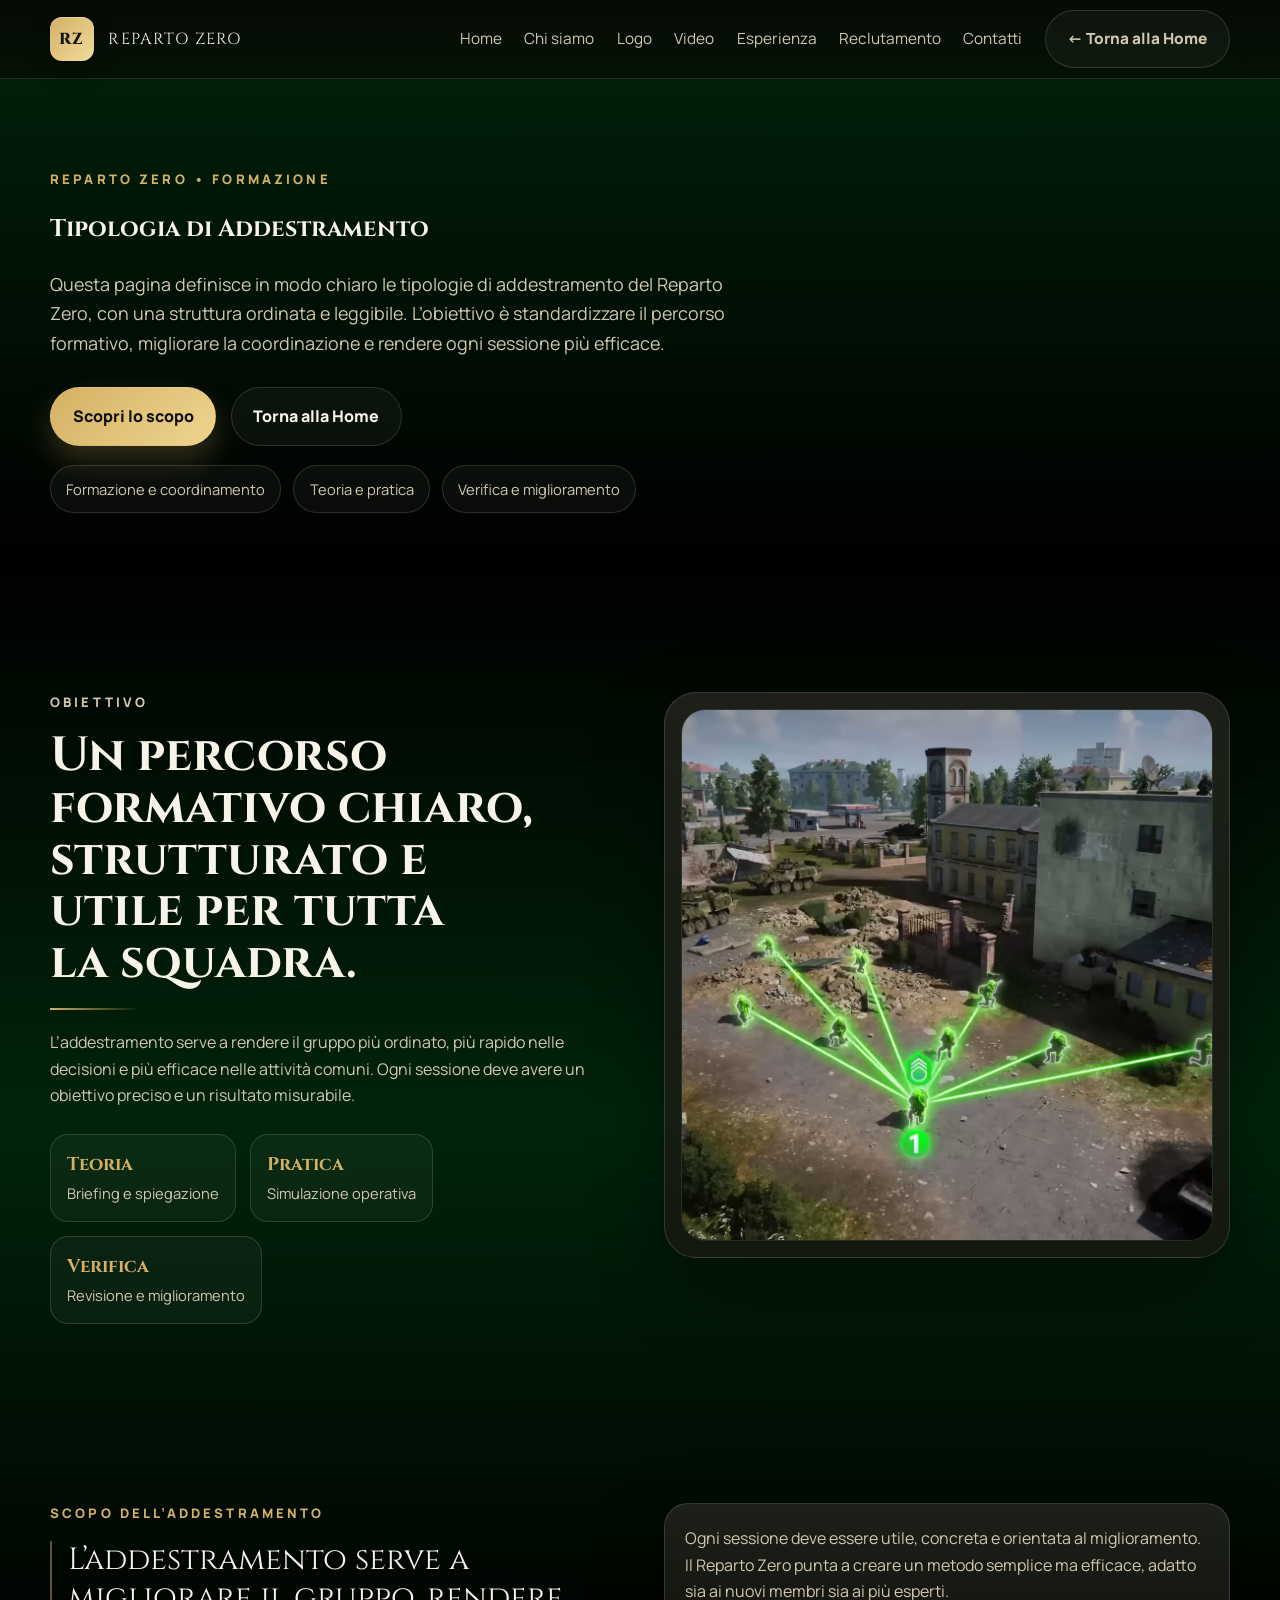
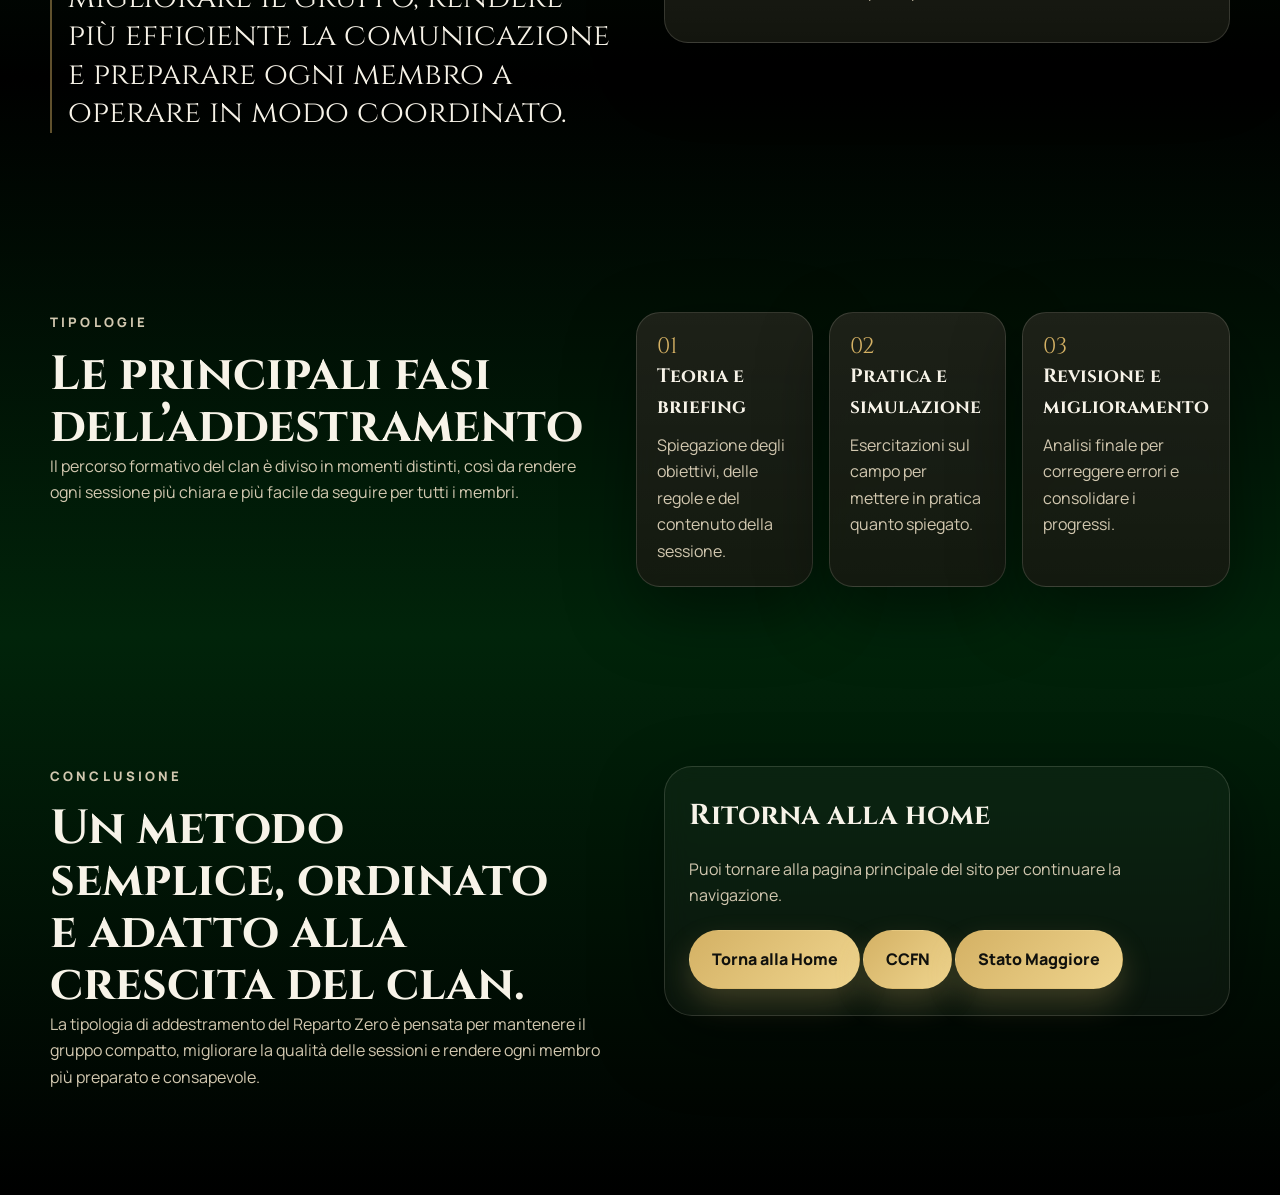
==== addestramento.html @ 5b834d3d "Add files via upload" ====
<!DOCTYPE html>
<html lang="it">
<head>
  <meta charset="UTF-8" />
  <meta name="viewport" content="width=device-width, initial-scale=1.0" />
  <title>Tipologia di Addestramento | Reparto Zero</title>
  <meta name="description" content="Pagina dedicata alla tipologia di addestramento del Reparto Zero." />
  <link rel="preconnect" href="https://fonts.googleapis.com">
  <link rel="preconnect" href="https://fonts.gstatic.com" crossorigin>
  <link href="https://fonts.googleapis.com/css2?family=Cinzel:wght@500;700;800&family=Manrope:wght@400;500;700;800&display=swap" rel="stylesheet">
  <link rel="stylesheet" href="style.css" />
</head>
<body>
  <header class="site-header">
    <div class="container nav-wrap">
      <a href="index.html" class="brand">
        <span class="brand-mark">RZ</span>
        <span class="brand-text">Reparto Zero</span>
      </a>

      <button class="menu-toggle" aria-label="Apri menu" aria-expanded="false">
        <span></span>
        <span></span>
      </button>

      <nav class="site-nav" aria-label="Menu principale">
        <a href="index.html">Home</a>
        <a href="index.html#chi-siamo">Chi siamo</a>
        <a href="index.html#logo-clan">Logo</a>
        <a href="index.html#video">Video</a>
        <a href="index.html#esperienza">Esperienza</a>
        <a href="index.html#reclutamento">Reclutamento</a>
        <a href="index.html#contatti">Contatti</a>
        <a href="index.html" class="btn btn-secondary">← Torna alla Home</a>
      </nav>
    </div>
  </header>

  <main>
   <section class="section">
  <div class="container">
    <div class="training-panel">
      <p class="eyebrow">Reparto Zero • Formazione</p>
      <h1>Tipologia di Addestramento</h1>
      <p class="lead">
        Questa pagina definisce in modo chiaro le tipologie di addestramento del Reparto Zero,
        con una struttura ordinata e leggibile. L’obiettivo è standardizzare il percorso formativo,
        migliorare la coordinazione e rendere ogni sessione più efficace.
      </p>

      <div class="hero-actions">
        <a href="#scopo" class="btn btn-primary">Scopri lo scopo</a>
        <a href="index.html" class="btn btn-secondary">Torna alla Home</a>
      </div>

      <ul class="hero-points">
        <li>Formazione e coordinamento</li>
        <li>Teoria e pratica</li>
        <li>Verifica e miglioramento</li>
      </ul>
    </div>
  </div>
</section>

    <section class="section">
      <div class="container logo-showcase-grid">
        <div class="logo-showcase-copy">
          <p class="section-kicker">Obiettivo</p>
          <h2>Un percorso formativo chiaro, strutturato e utile per tutta la squadra.</h2>
          <div class="accent-line"></div>
          <p>
            L’addestramento serve a rendere il gruppo più ordinato, più rapido nelle decisioni e più efficace
            nelle attività comuni. Ogni sessione deve avere un obiettivo preciso e un risultato misurabile.
          </p>

          <div class="stats-row">
            <div class="stat">
              <strong>Teoria</strong>
              <span>Briefing e spiegazione</span>
            </div>
            <div class="stat">
              <strong>Pratica</strong>
              <span>Simulazione operativa</span>
            </div>
            <div class="stat">
              <strong>Verifica</strong>
              <span>Revisione e miglioramento</span>
            </div>
          </div>
        </div>

<div class="logo-frame">
  <img src="foto addestramento.png" alt="Foto addestramento" />
</div>

      </div>
    </section>

    <section class="section" id="scopo">
      <div class="container objective-grid">
        <div class="objective-quote">
          <p class="section-kicker">Scopo dell’addestramento</p>
          <blockquote>
            L’addestramento serve a migliorare il gruppo, rendere più efficiente la comunicazione e
            preparare ogni membro a operare in modo coordinato.
          </blockquote>
        </div>

        <div class="objective-panel">
          <p>
            Ogni sessione deve essere utile, concreta e orientata al miglioramento. Il Reparto Zero punta
            a creare un metodo semplice ma efficace, adatto sia ai nuovi membri sia ai più esperti.
          </p>
        </div>
      </div>
    </section>

    <section class="section">
      <div class="container recruit-grid">
        <div class="recruit-copy">
          <p class="section-kicker">Tipologie</p>
          <h2>Le principali fasi dell’addestramento</h2>
          <p>
            Il percorso formativo del clan è diviso in momenti distinti, così da rendere ogni sessione più
            chiara e più facile da seguire per tutti i membri.
          </p>
        </div>

        <div class="steps">
          <div class="step">
            <span>01</span>
            <h3>Teoria e briefing</h3>
            <p>Spiegazione degli obiettivi, delle regole e del contenuto della sessione.</p>
          </div>
          <div class="step">
            <span>02</span>
            <h3>Pratica e simulazione</h3>
            <p>Esercitazioni sul campo per mettere in pratica quanto spiegato.</p>
          </div>
          <div class="step">
            <span>03</span>
            <h3>Revisione e miglioramento</h3>
            <p>Analisi finale per correggere errori e consolidare i progressi.</p>
          </div>
        </div>
      </div>
    </section>

    <section class="section">
      <div class="container final-grid">
        <div>
          <p class="section-kicker">Conclusione</p>
          <h2>Un metodo semplice, ordinato e adatto alla crescita del clan.</h2>
          <p>
            La tipologia di addestramento del Reparto Zero è pensata per mantenere il gruppo compatto,
            migliorare la qualità delle sessioni e rendere ogni membro più preparato e consapevole.
          </p>
        </div>

        <div class="contact-panel">
          <h3>Ritorna alla home</h3>
          <p>Puoi tornare alla pagina principale del sito per continuare la navigazione.</p>
          <a href="index.html" class="btn btn-primary">Torna alla Home</a>
          <a href="ccfn.html" class="btn btn-primary">CCFN</a>
         <a href="stato maggiore.html" class="btn btn-primary">Stato Maggiore</a>
        </div>
      </div>
    </section>
  </main>
</body>
</html>
---- style.css ----
/* style.css */
:root {
  --bg: #080904;
  --panel: rgba(18, 21, 13, 0.84);
  --panel-strong: rgba(10, 12, 7, 0.92);
  --text: #f7f3e8;
  --muted: #d2c8b0;
  --line: rgba(255, 248, 230, 0.14);
  --gold: #d4b164;
  --shadow: 0 24px 70px rgba(0, 0, 0, 0.42);
  --radius: 24px;
  --container: 1180px;
}

* {
  box-sizing: border-box;
}

html {
  scroll-behavior: smooth;
}

body {
  margin: 0;
  font-family: "Manrope", sans-serif;
  color: var(--text);
  line-height: 1.65;
  background: linear-gradient(#01240a, black, #01240a, black, #01240a, black);
  overflow-x: hidden;
}

img,
video {
  max-width: 100%;
  display: block;
}

a {
  color: inherit;
  text-decoration: none;
}

.container {
  width: min(var(--container), calc(100% - 2rem));
  margin: 0 auto;
}

.site-header {
  position: sticky;
  top: 0;
  z-index: 50;
  border-bottom: 1px solid var(--line);
  backdrop-filter: blur(14px);
  background: linear-gradient(180deg, rgba(7, 8, 4, 0.92), rgba(7, 8, 4, 0.58));
}

.nav-wrap {
  min-height: 78px;
  display: flex;
  align-items: center;
  justify-content: space-between;
  gap: 1rem;
}

.brand {
  display: inline-flex;
  align-items: center;
  gap: 0.9rem;
  font-family: "Cinzel", serif;
  text-transform: uppercase;
  letter-spacing: 0.08em;
}

.brand-mark {
  width: 44px;
  height: 44px;
  border-radius: 12px;
  display: grid;
  place-items: center;
  color: #13130f;
  font-weight: 800;
  background: linear-gradient(135deg, var(--gold), #f0db9a);
  box-shadow: inset 0 1px 0 rgba(255,255,255,0.35), 0 10px 24px rgba(0,0,0,0.24);
}

.brand-text {
  font-size: 1rem;
}

.site-nav {
  display: flex;
  gap: 1.4rem;
  align-items: center;
}

.site-nav a {
  color: var(--muted);
  font-size: 0.96rem;
  position: relative;
}

.site-nav a::after {
  content: "";
  position: absolute;
  left: 0;
  bottom: -0.35rem;
  width: 100%;
  height: 1px;
  background: var(--gold);
  transform: scaleX(0);
  transform-origin: right;
  transition: transform 0.28s ease;
}

.site-nav a:hover {
  color: var(--text);
}

.site-nav a:hover::after {
  transform: scaleX(1);
  transform-origin: left;
}

.menu-toggle {
  display: none;
  width: 52px;
  height: 52px;
  border: 1px solid var(--line);
  border-radius: 14px;
  background: rgba(255,255,255,0.03);
  cursor: pointer;
  padding: 0;
}

.menu-toggle span {
  display: block;
  width: 20px;
  height: 2px;
  margin: 6px auto;
  background: var(--text);
}

.hero-banner {
  position: relative;
  min-height: calc(100svh - 78px);
  display: grid;
  align-items: end;
  overflow: hidden;
  border-bottom: 1px solid var(--line);
}

.hero-banner-video {
  position: absolute;
  inset: 0;
  width: 100%;
  height: 100%;
  object-fit: cover;
  object-position: center;
  filter: saturate(0.95) contrast(1.05);
}

.hero-overlay {
  position: absolute;
  inset: 0;
  background:
    linear-gradient(180deg, rgba(8, 9, 4, 0.32) 0%, rgba(8, 9, 4, 0.56) 38%, rgba(8, 9, 4, 0.9) 100%),
    linear-gradient(90deg, rgba(8, 9, 4, 0.78) 0%, rgba(8, 9, 4, 0.45) 35%, rgba(8, 9, 4, 0.15) 100%);
}

.hero-content {
  position: relative;
  z-index: 2;
  padding: clamp(4rem, 10vw, 7rem) 0 3rem;
}

.hero-panel,
.video-frame,
.logo-frame,
.stack-item,
.step,
.objective-panel,
.contact-panel,
.video-meta {
  border: 1px solid var(--line);
  background:
    linear-gradient(180deg, rgba(255,255,255,0.06), rgba(255,255,255,0.015)),
    var(--panel);
  backdrop-filter: blur(12px);
  box-shadow: var(--shadow);
}

.hero-panel {
  max-width: 760px;
  padding: clamp(1.4rem, 3vw, 2rem);
  border-radius: 28px;
}

.eyebrow,
.section-kicker {
  margin: 0 0 1rem;
  color: var(--gold);
  font-size: 0.82rem;
  letter-spacing: 0.24em;
  text-transform: uppercase;
  font-weight: 800;
}

h1, h2, h3, blockquote {
  font-family: "Cinzel", serif;
}

.hero-panel h1 {
  margin: 0 0 1rem;
  font-size: clamp(3rem, 8vw, 6rem);
  line-height: 0.93;
  max-width: 9ch;
  text-wrap: balance;
}

.lead {
  margin: 0;
  max-width: 62ch;
  font-size: clamp(1rem, 1.4vw, 1.14rem);
  color: var(--muted);
}

.hero-actions {
  display: flex;
  flex-wrap: wrap;
  gap: 0.9rem;
  margin: 1.8rem 0 1.2rem;
}

.btn {
  display: inline-flex;
  align-items: center;
  justify-content: center;
  min-height: 54px;
  padding: 0.95rem 1.35rem;
  border-radius: 999px;
  font-weight: 800;
  border: 1px solid transparent;
  transition: transform 0.22s ease, box-shadow 0.22s ease, background 0.22s ease, border-color 0.22s ease;
}

.btn:hover {
  transform: translateY(-2px);
}

.btn-primary {
  color: #11110d;
  background: linear-gradient(135deg, var(--gold), #efd58f);
  box-shadow: 0 14px 30px rgba(212, 177, 100, 0.24);
}

.btn-secondary {
  color: var(--text);
  border-color: var(--line);
  background: rgba(255,255,255,0.04);
}

.btn-secondary:hover {
  background: rgba(255,255,255,0.07);
  border-color: rgba(212, 177, 100, 0.38);
}

.hero-points {
  display: flex;
  flex-wrap: wrap;
  gap: 0.75rem;
  list-style: none;
  margin: 0;
  padding: 0;
}

.hero-points li {
  padding: 0.68rem 0.95rem;
  border-radius: 999px;
  border: 1px solid var(--line);
  background: rgba(255,255,255,0.04);
  color: var(--muted);
  font-size: 0.92rem;
}

.section {
  padding: clamp(4.5rem, 7vw, 7rem) 0;
}

.logo-showcase-grid,
.intro-layout,
.objective-grid,
.final-grid {
  display: grid;
  grid-template-columns: 1fr 1fr;
  gap: clamp(1.6rem, 4vw, 3rem);
  align-items: start;
}

.split-grid,
.recruit-grid {
  display: grid;
  grid-template-columns: 0.95fr 1.05fr;
  gap: clamp(1.6rem, 4vw, 3rem);
  align-items: start;
}

.video-section-head {
  display: grid;
  grid-template-columns: 0.8fr 1.2fr;
  gap: 1.6rem;
  align-items: end;
  margin-bottom: 1.4rem;
}

.video-grid {
  display: grid;
  grid-template-columns: repeat(2, 1fr);
  gap: 1.2rem;
  align-items: start;
}

.video-card {
  display: grid;
  gap: 0.9rem;
}

.logo-showcase-copy h2,
.intro-title h2,
.split-heading h2,
.recruit-copy h2,
.final-grid h2,
.video-copy h2 {
  font-size: clamp(1.9rem, 4vw, 3rem);
  line-height: 1.08;
  margin: 0;
  text-wrap: balance;
}

.logo-showcase-copy p,
.intro-text p,
.objective-panel p,
.recruit-copy p,
.final-grid p,
.video-copy p,
.video-meta p {
  color: var(--muted);
  margin-top: 0;
}

.video-frame {
  overflow: hidden;
  border-radius: 28px;
  padding: 0;
  background: #000;
}

.video-frame video {
  width: 100%;
  aspect-ratio: 16 / 9;
  object-fit: cover;
  display: block;
  background: #000;
}

.video-meta {
  border-radius: 22px;
  padding: 1rem 1.1rem;
}

.video-meta h3 {
  margin: 0 0 0.35rem;
  font-size: 1.15rem;
}

.video-meta p {
  margin-bottom: 0;
}

.logo-frame {
  padding: 1rem;
  border-radius: 32px;
}

.logo-frame img {
  width: 100%;
  aspect-ratio: 1 / 1;
  object-fit: cover;
  border-radius: 24px;
  border: 1px solid rgba(255,255,255,0.08);
}

.accent-line {
  width: 90px;
  height: 2px;
  margin: 1.2rem 0;
  background: linear-gradient(90deg, var(--gold), transparent);
}

.stats-row {
  display: flex;
  flex-wrap: wrap;
  gap: 0.9rem;
  margin-top: 1.6rem;
}

.stat {
  padding: 0.9rem 1rem;
  border-radius: 18px;
  border: 1px solid var(--line);
  background: rgba(255,255,255,0.04);
  min-width: 150px;
}

.stat strong {
  display: block;
  font-family: "Cinzel", serif;
  font-size: 1.15rem;
  color: var(--gold);
}

.stat span {
  color: var(--muted);
  font-size: 0.92rem;
}

.stack-list,
.steps {
  display: grid;
  gap: 1rem;
}

.stack-item,
.step,
.objective-panel,
.contact-panel {
  padding: 1.35rem 1.25rem;
  border-radius: var(--radius);
}

.stack-item {
  display: grid;
  grid-template-columns: 70px 1fr;
  gap: 1rem;
  align-items: start;
}

.item-number,
.step span {
  font-family: "Cinzel", serif;
  color: var(--gold);
  font-size: 1.4rem;
  line-height: 1;
}

.stack-item h3,
.step h3,
.contact-panel h3 {
  margin: 0 0 0.5rem;
  font-size: 1.2rem;
}

.stack-item p,
.step p,
.contact-panel p {
  margin: 0;
  color: var(--muted);
}

.objective-quote blockquote {
  margin: 0;
  font-size: clamp(1.35rem, 2.4vw, 2.2rem);
  line-height: 1.25;
  padding-left: 1rem;
  border-left: 2px solid rgba(212, 177, 100, 0.45);
}

.steps {
  grid-template-columns: repeat(3, 1fr);
}

.contact-panel a.inline-link {
  color: var(--gold);
  text-decoration: underline;
  text-underline-offset: 3px;
}
.join-section {
  padding: 6rem 0;
}

.join-grid {
  display: grid;
  grid-template-columns: 1.1fr 0.9fr;
  gap: 3rem;
  align-items: center;
}

.join-copy {
  max-width: 700px;
}

.join-copy .section-kicker {
  margin-bottom: 1rem;
}

.join-copy h2 {
  margin: 0 0 1rem;
  font-size: clamp(1.9rem, 4vw, 3rem);
  line-height: 1.08;
  max-width: 12ch;
  text-transform: uppercase;
  text-wrap: balance;
}


.join-copy p {
  margin: 0;
  max-width: 58ch;
  color: var(--muted);
  font-size: 1.05rem;
}

.contact-panel {
  padding: 1.6rem 1.5rem;
  border-radius: 28px;
  background: rgba(255,255,255,0.04);
  border: 1px solid var(--line);
  box-shadow: var(--shadow);
}

.contact-panel h3 {
  margin: 0 0 1rem;
  font-size: 1.8rem;
}

.contact-panel p {
  margin: 0.35rem 0;
  color: var(--muted);
}

.contact-panel p strong {
  color: var(--text);
}

.contact-panel .inline-link {
  color: var(--gold);
  text-decoration: underline;
  text-underline-offset: 3px;
}

.contact-panel .btn {
  margin-top: 1rem;
  width: fit-content;
}

@media (max-width: 980px) {
  .join-grid {
    grid-template-columns: 1fr;
    gap: 1.8rem;
  }

  .join-copy h2 {
    max-width: none;
    font-size: clamp(2.4rem, 7vw, 4rem);
  }

  .join-copy p {
    max-width: none;
  }
}

.ccfn-image{
  margin: 1.2rem 0 1.4rem;
  display: flex;
}

.ccfn-image img{
  max-width: 320px;
  width: 100%;
  height: auto;
  display: block;
  filter: drop-shadow(0 18px 30px rgba(0,0,0,.35));
}

.site-footer {
  border-top: 1px solid var(--line);
  background: linear-gradient(180deg, rgba(7, 8, 4, 0.58), rgba(7, 8, 4, 0.92));
}

.footer-wrap {
  min-height: 84px;
  display: flex;
  align-items: center;
  justify-content: space-between;
  gap: 1rem;
  color: var(--muted);
  font-size: 0.95rem;
}

@media (max-width: 980px) {
  .logo-showcase-grid,
  .intro-layout,
  .objective-grid,
  .final-grid,
  .split-grid,
  .recruit-grid,
  .video-section-head,
  .video-grid {
    grid-template-columns: 1fr;
  }

  .steps {
    grid-template-columns: 1fr;
  }
}

@media (max-width: 760px) {
  .menu-toggle {
    display: inline-block;
  }

  .site-nav {
    position: absolute;
    left: 1rem;
    right: 1rem;
    top: calc(100% + 0.6rem);
    display: grid;
    gap: 0.2rem;
    padding: 0.8rem;
    border-radius: 18px;
    border: 1px solid var(--line);
    background: rgba(15, 16, 12, 0.96);
    backdrop-filter: blur(14px);
    box-shadow: var(--shadow);
    opacity: 0;
    visibility: hidden;
    transform: translateY(-8px);
    transition: 0.25s ease;
  }

  .site-nav.open {
    opacity: 1;
    visibility: visible;
    transform: translateY(0);
  }

  .site-nav a {
    padding: 0.85rem 0.5rem;
  }

  .hero-banner {
    min-height: 90svh;
  }

  .footer-wrap {
    flex-direction: column;
    justify-content: center;
    text-align: center;
    padding: 1rem;
  }
}
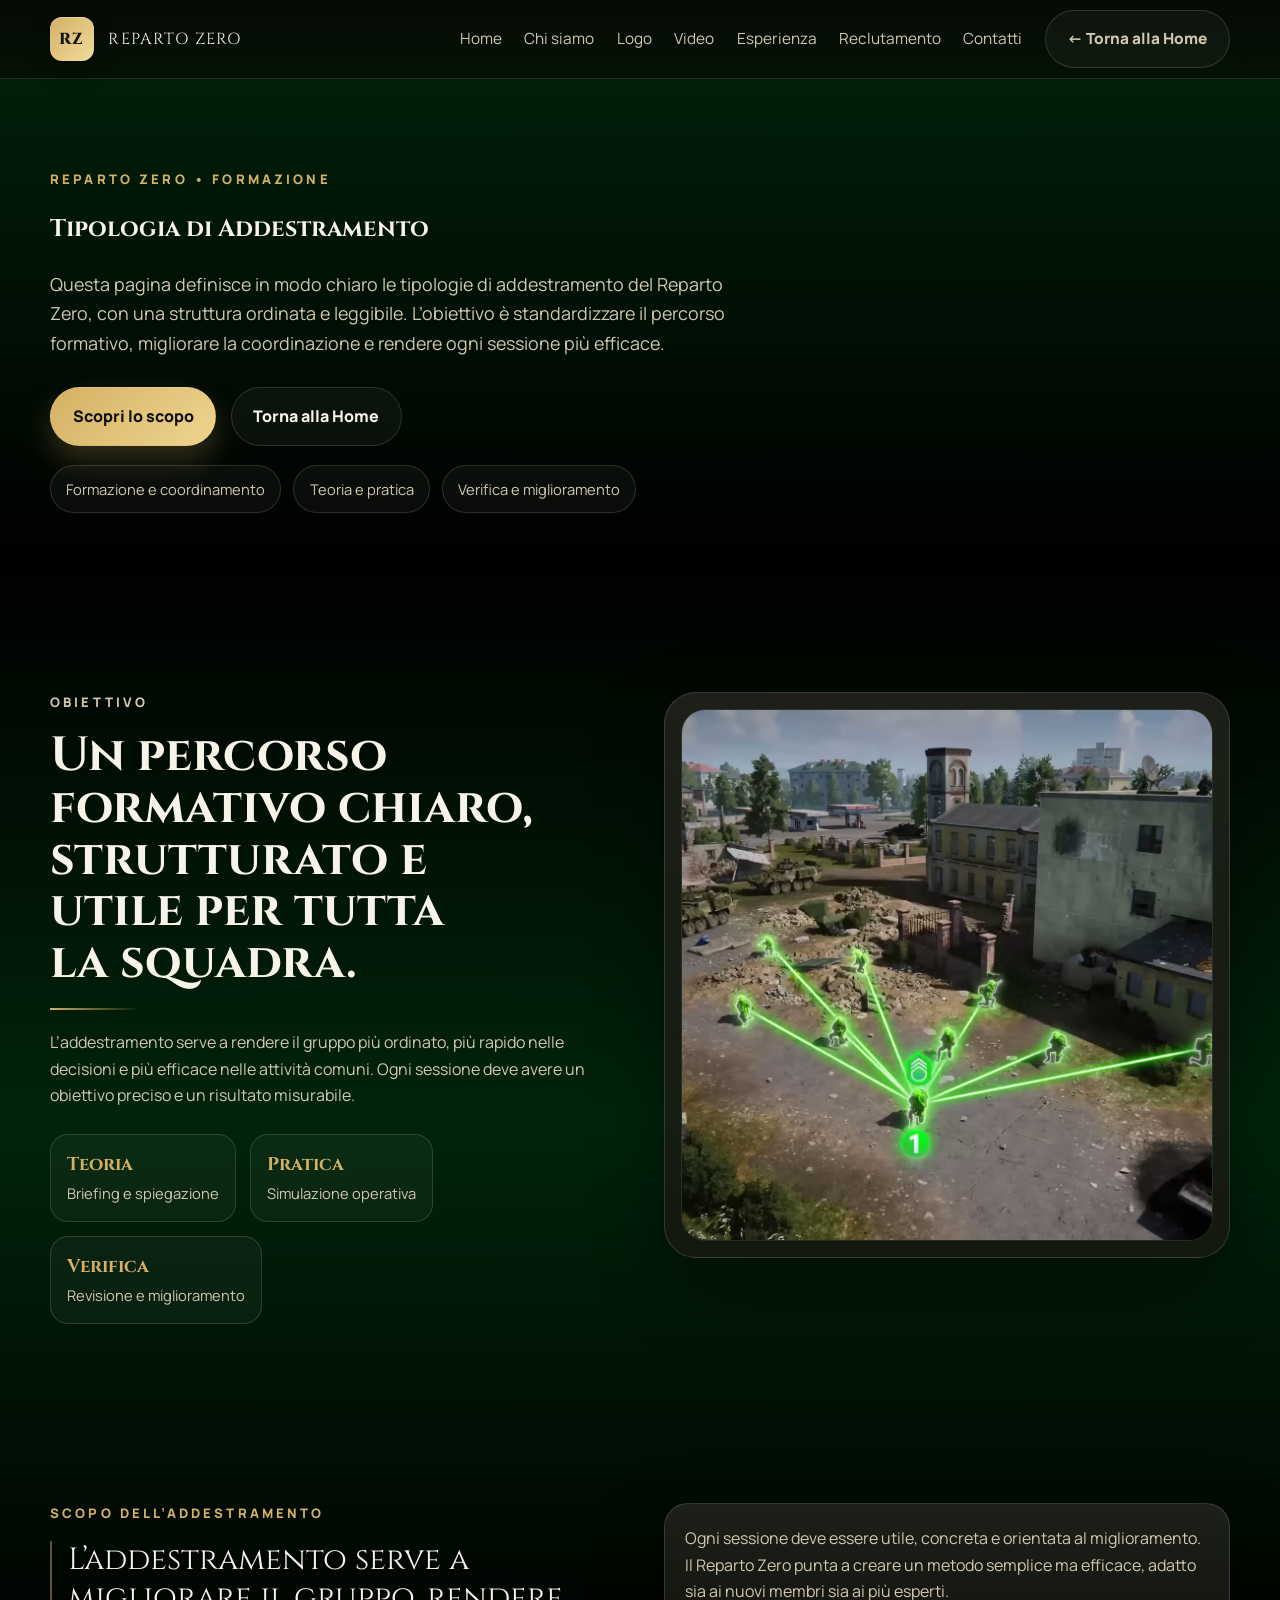
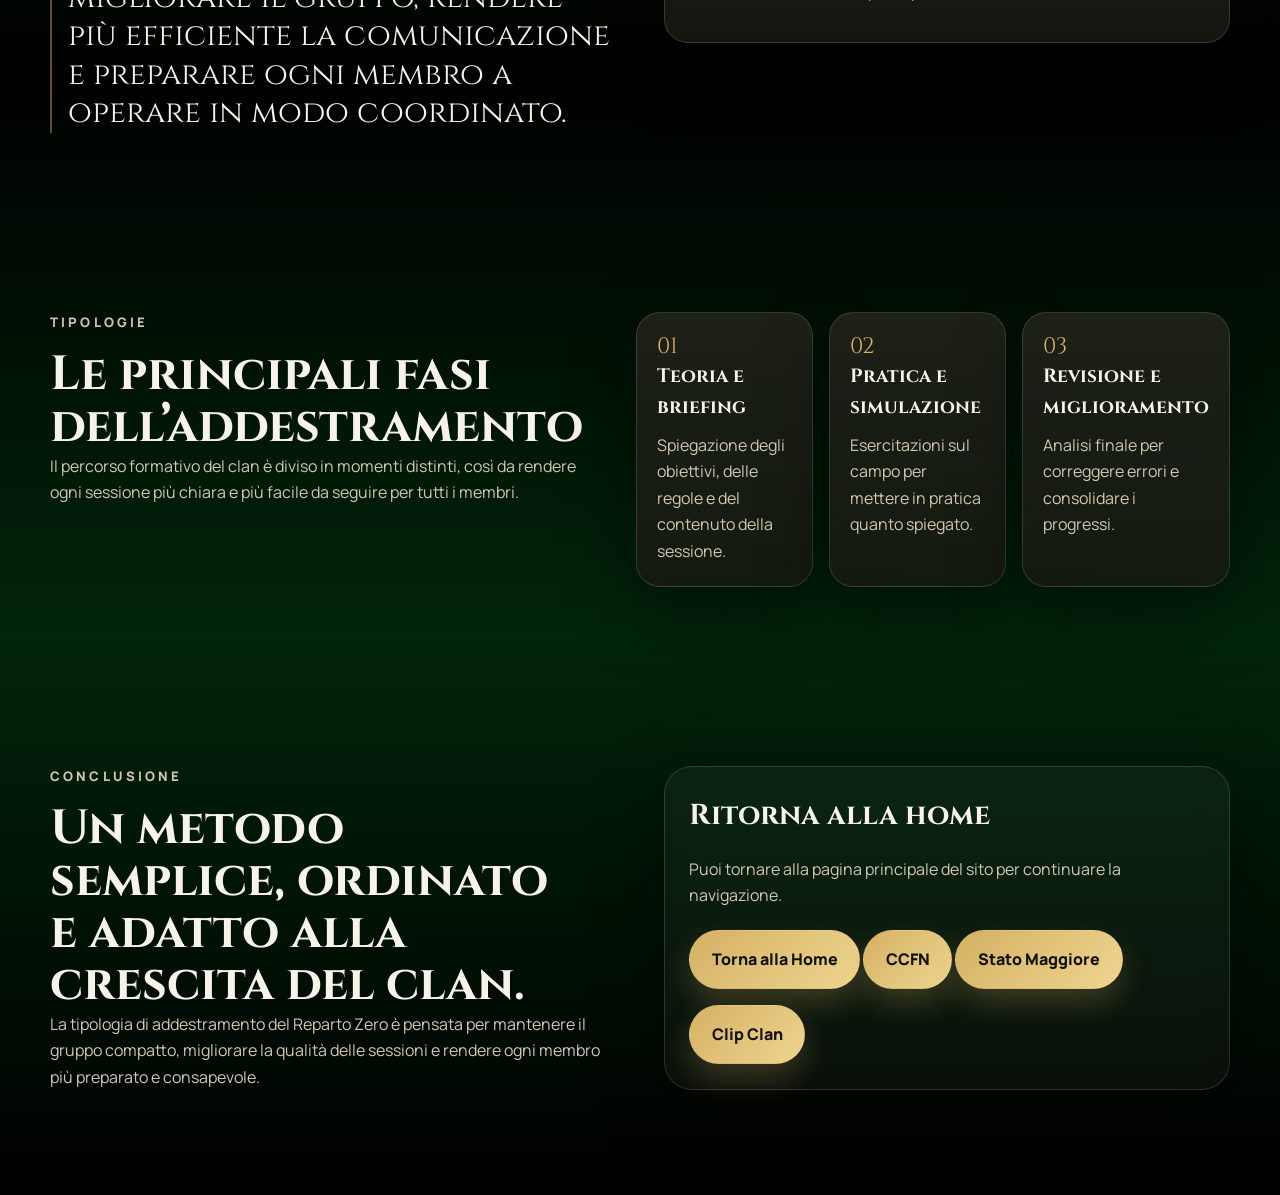
==== commit ee6bc936: "Add files via upload" ====
--- a/addestramento.html
+++ b/addestramento.html
@@ -163,6 +163,7 @@
           <a href="index.html" class="btn btn-primary">Torna alla Home</a>
           <a href="ccfn.html" class="btn btn-primary">CCFN</a>
          <a href="stato maggiore.html" class="btn btn-primary">Stato Maggiore</a>
+         <a href="clip clan.html" class="btn btn-primary">Clip Clan</a>
         </div>
       </div>
     </section>
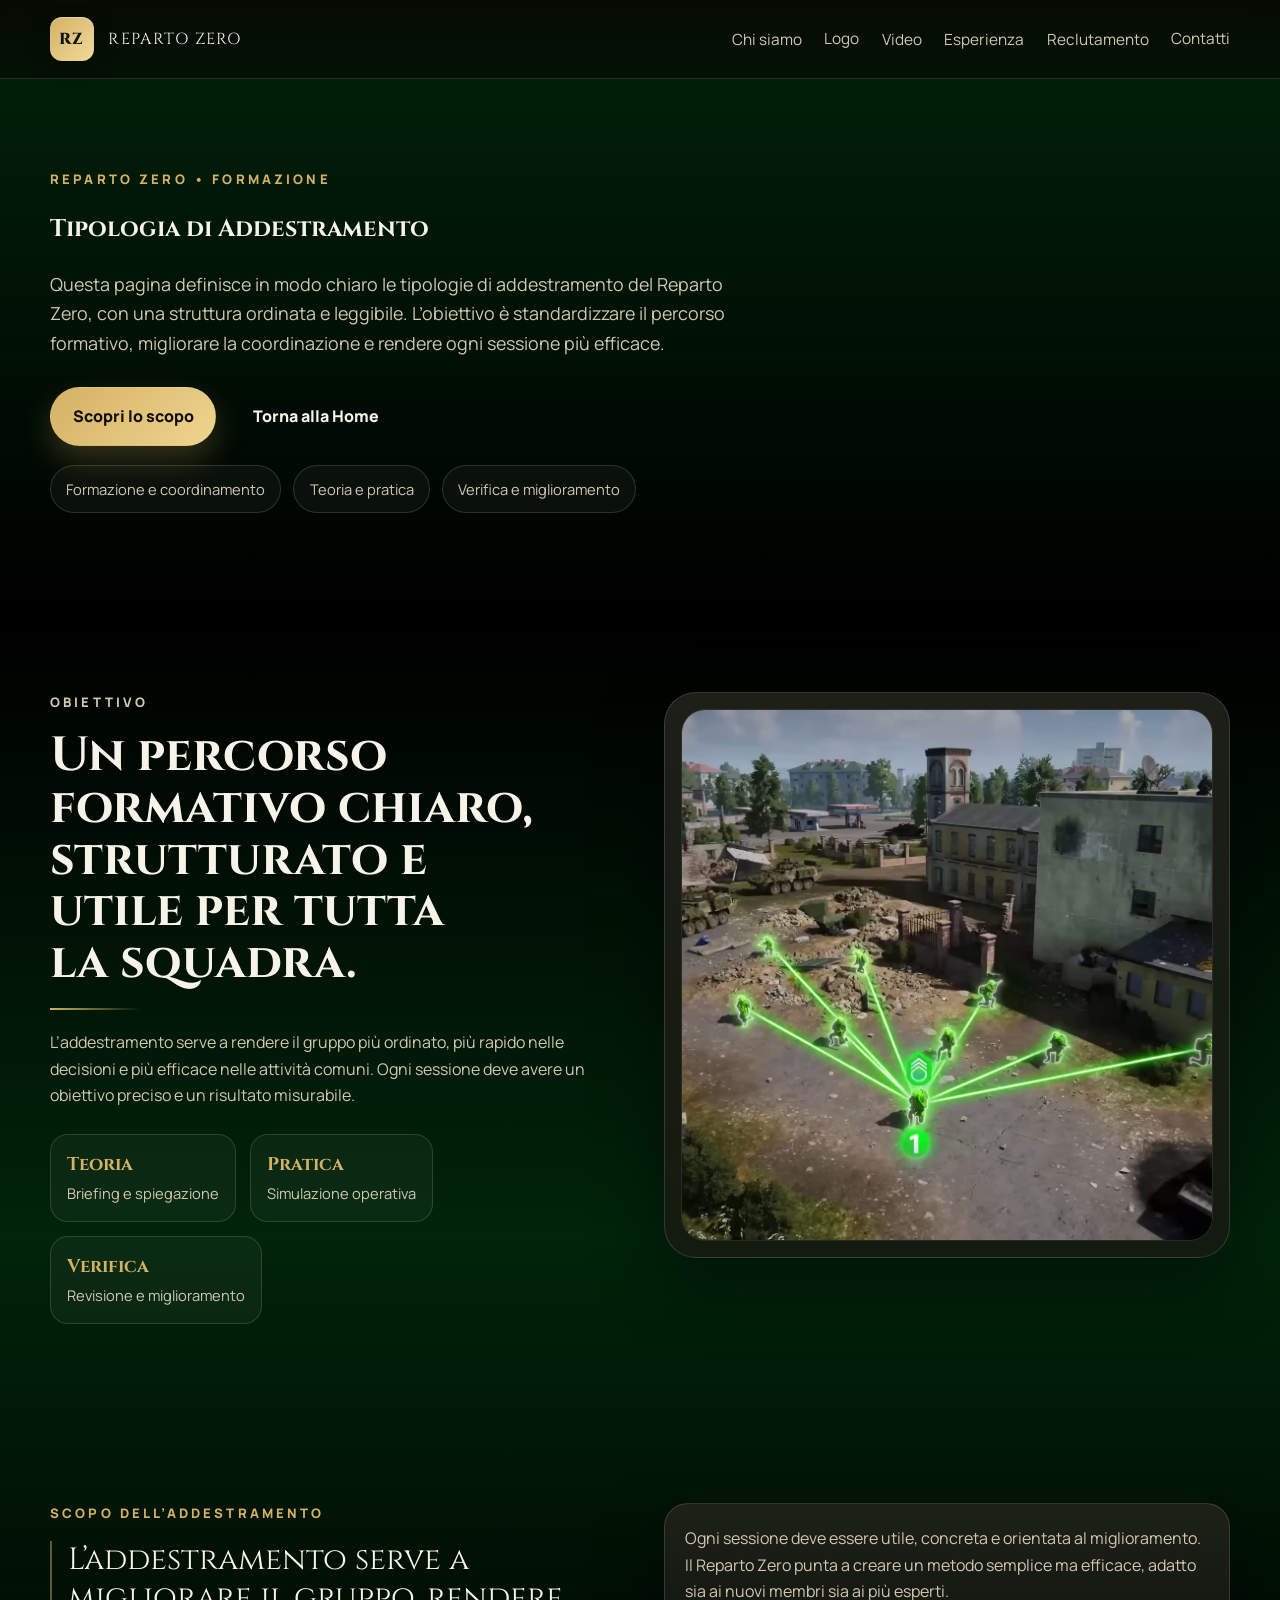
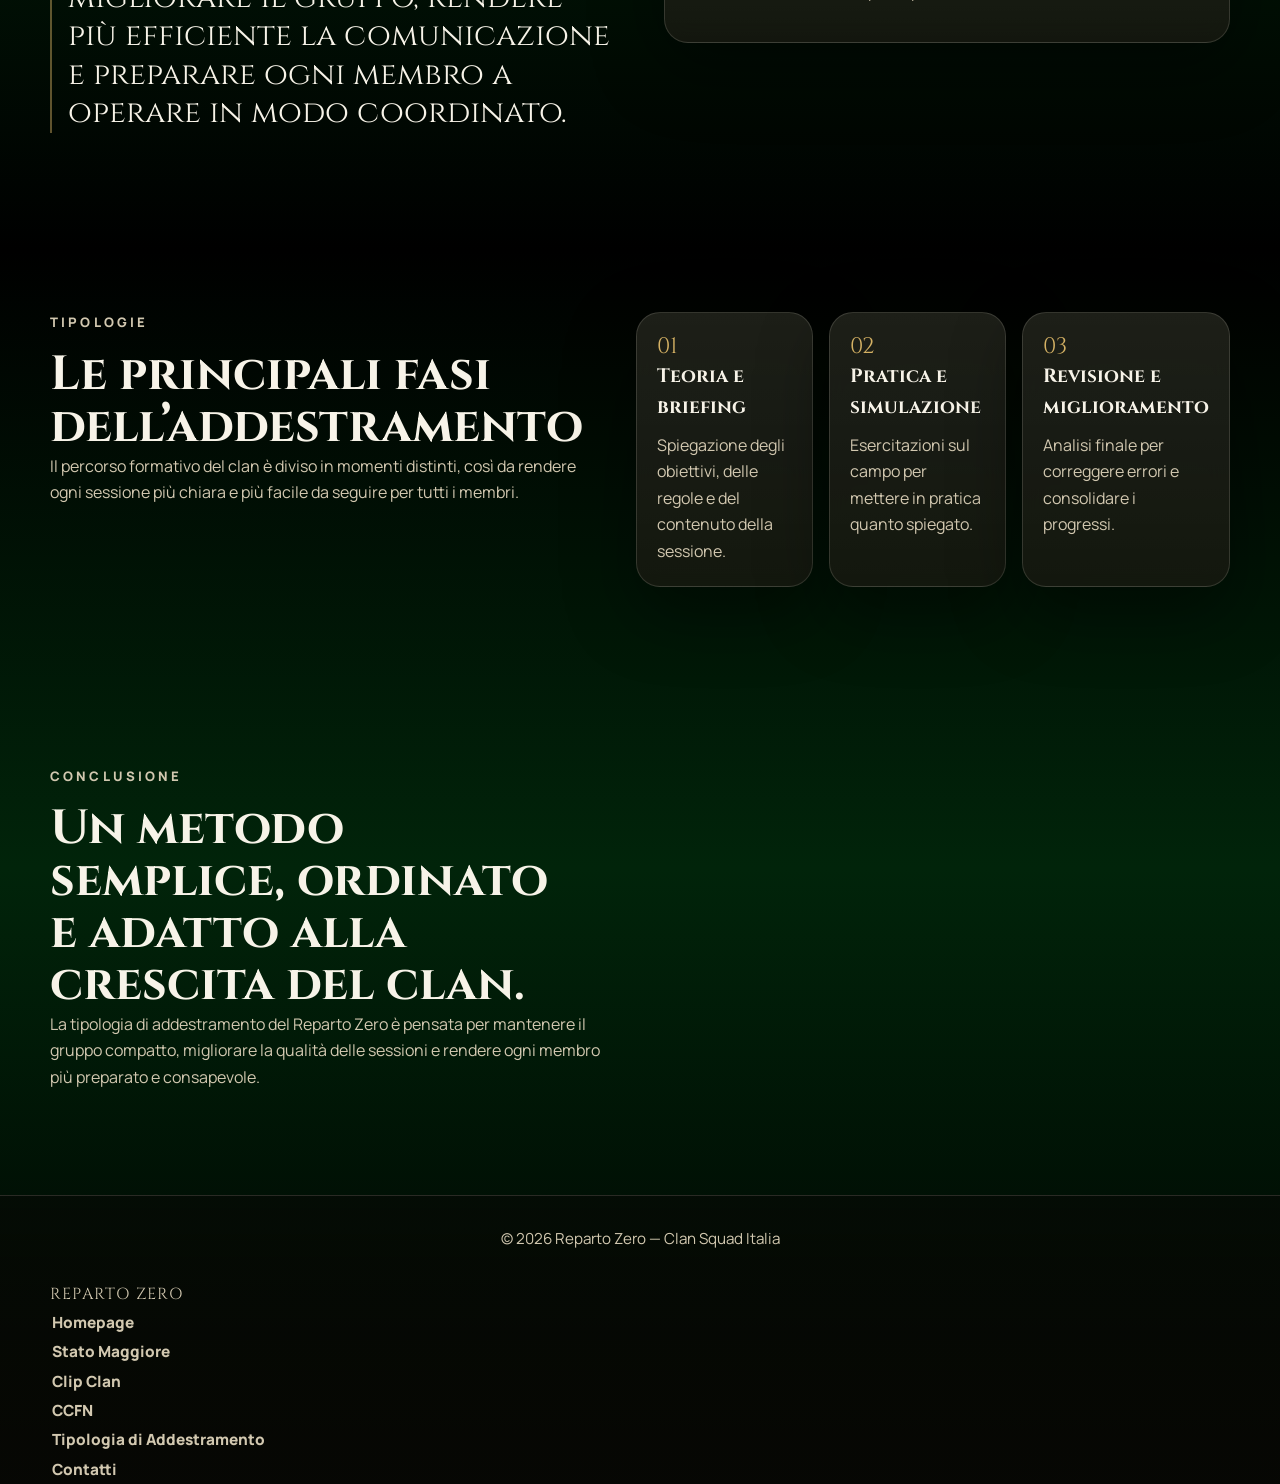
==== commit d35d1d33: "Issue solved. Changed navbar and added footer section" ====
--- a/addestramento.html
+++ b/addestramento.html
@@ -13,7 +13,7 @@
 <body>
   <header class="site-header">
     <div class="container nav-wrap">
-      <a href="index.html" class="brand">
+      <a href="index.html#hero" class="brand">
         <span class="brand-mark">RZ</span>
         <span class="brand-text">Reparto Zero</span>
       </a>
@@ -24,14 +24,41 @@
       </button>
 
       <nav class="site-nav" aria-label="Menu principale">
-        <a href="index.html">Home</a>
-        <a href="index.html#chi-siamo">Chi siamo</a>
-        <a href="index.html#logo-clan">Logo</a>
-        <a href="index.html#video">Video</a>
-        <a href="index.html#esperienza">Esperienza</a>
-        <a href="index.html#reclutamento">Reclutamento</a>
+        <ul class="dropdown">
+          <li>
+            <a href="index.html#chi-siamo">Chi siamo</a>
+            <ul class="tendina">
+              <a href="stato maggiore.html" class="btn-secondary">Stato Maggiore</a>
+            </ul>
+          </li>
+        </ul>
+        <a href="index.htmlindex.html#logo-clan">Logo</a>
+        <ul class="dropdown">
+          <li>
+            <a href="index.html#video">Video</a>
+            <ul class="tendina">
+              <a href="clip clan.html" class="btn-secondary">Clip Clan</a>
+            </ul>
+          </li>
+        </ul>
+        <ul class="dropdown">
+          <li>
+            <a href="index.html#esperienza">Esperienza</a>
+            <ul class="tendina">
+              <li><a href="ccfn.html" class="btn-secondary">CCFN</a></li>
+            </ul>
+          </li>
+        </ul>
+        <ul class="dropdown">
+          <li>
+            <a href="index.html#reclutamento">Reclutamento</a>
+            <ul class="tendina">
+              <a href="addestramento.html" class="btn-secondary">Tipologia di Addestramento</a>
+            </ul>
+          </li>
+        </ul>
+        
         <a href="index.html#contatti">Contatti</a>
-        <a href="index.html" class="btn btn-secondary">← Torna alla Home</a>
       </nav>
     </div>
   </header>
@@ -90,7 +117,7 @@
         </div>
 
 <div class="logo-frame">
-  <img src="foto addestramento.png" alt="Foto addestramento" />
+  <img src="img/foto addestramento.png" alt="Foto addestramento" />
 </div>
 
       </div>
@@ -156,17 +183,28 @@
             migliorare la qualità delle sessioni e rendere ogni membro più preparato e consapevole.
           </p>
         </div>
-
-        <div class="contact-panel">
-          <h3>Ritorna alla home</h3>
-          <p>Puoi tornare alla pagina principale del sito per continuare la navigazione.</p>
-          <a href="index.html" class="btn btn-primary">Torna alla Home</a>
-          <a href="ccfn.html" class="btn btn-primary">CCFN</a>
-         <a href="stato maggiore.html" class="btn btn-primary">Stato Maggiore</a>
-         <a href="clip clan.html" class="btn btn-primary">Clip Clan</a>
-        </div>
       </div>
     </section>
   </main>
+
+  <footer class="site-footer">
+    <div class="container footer-wrap">
+      <p>© 2026 Reparto Zero — Clan Squad Italia</p>
+    </div>
+    <div class="container site-nav" style="display: block;">
+      <a href="index.html#hero" class="brand">
+        <span class="brand-text">Reparto Zero</span>
+      </a>
+      <br>
+      <ul class="dropdown">
+        <li><a href="index.html#hero" class="btn-footer">Homepage</a></li>
+        <li><a href="stato maggiore.html" class="btn-footer">Stato Maggiore</a></li>
+        <li><a href="clip clan.html" class="btn-footer">Clip Clan</a></li>
+        <li><a href="ccfn.html" class="btn-footer">CCFN</a></li>
+        <li><a href="#" class="btn-footer">Tipologia di Addestramento</a></li>
+        <li><a href="index.html#contatti" class="btn-footer">Contatti</a></li>
+      </ul>
+    </div>
+  </footer>
 </body>
 </html>
--- a/style.css
+++ b/style.css
@@ -52,6 +52,28 @@
   border-bottom: 1px solid var(--line);
   backdrop-filter: blur(14px);
   background: linear-gradient(180deg, rgba(7, 8, 4, 0.92), rgba(7, 8, 4, 0.58));
+}
+
+.tendina {
+  display: none;
+  position: absolute;
+}
+
+/* Mostra la tendina quando si passa sopra la voce "Categorie" */
+.dropdown:hover .tendina {
+  display: block;
+}
+
+.dropdown, .tendina {
+  list-style-type: none;
+  padding: 0;
+  margin: 0;
+}
+
+/* Opzionale: se vuoi disporre le voci principali in orizzontale */
+.dropdown {
+  display: inline-block;
+  vertical-align: middle;
 }
 
 .nav-wrap {
@@ -255,13 +277,6 @@
 
 .btn-secondary {
   color: var(--text);
-  border-color: var(--line);
-  background: rgba(255,255,255,0.04);
-}
-
-.btn-secondary:hover {
-  background: rgba(255,255,255,0.07);
-  border-color: rgba(212, 177, 100, 0.38);
 }
 
 .hero-points {
@@ -586,11 +601,20 @@
   background: linear-gradient(180deg, rgba(7, 8, 4, 0.58), rgba(7, 8, 4, 0.92));
 }
 
+.btn-footer {
+  display: inline-flex;
+  align-items: center;
+  justify-content: center;
+  margin: 2px;
+  font-weight: 800;
+  transition: transform 0.22s ease, box-shadow 0.22s ease, background 0.22s ease, border-color 0.22s ease;
+}
+
 .footer-wrap {
   min-height: 84px;
   display: flex;
   align-items: center;
-  justify-content: space-between;
+  justify-content: center;
   gap: 1rem;
   color: var(--muted);
   font-size: 0.95rem;
@@ -653,7 +677,6 @@
 
   .footer-wrap {
     flex-direction: column;
-    justify-content: center;
     text-align: center;
     padding: 1rem;
   }
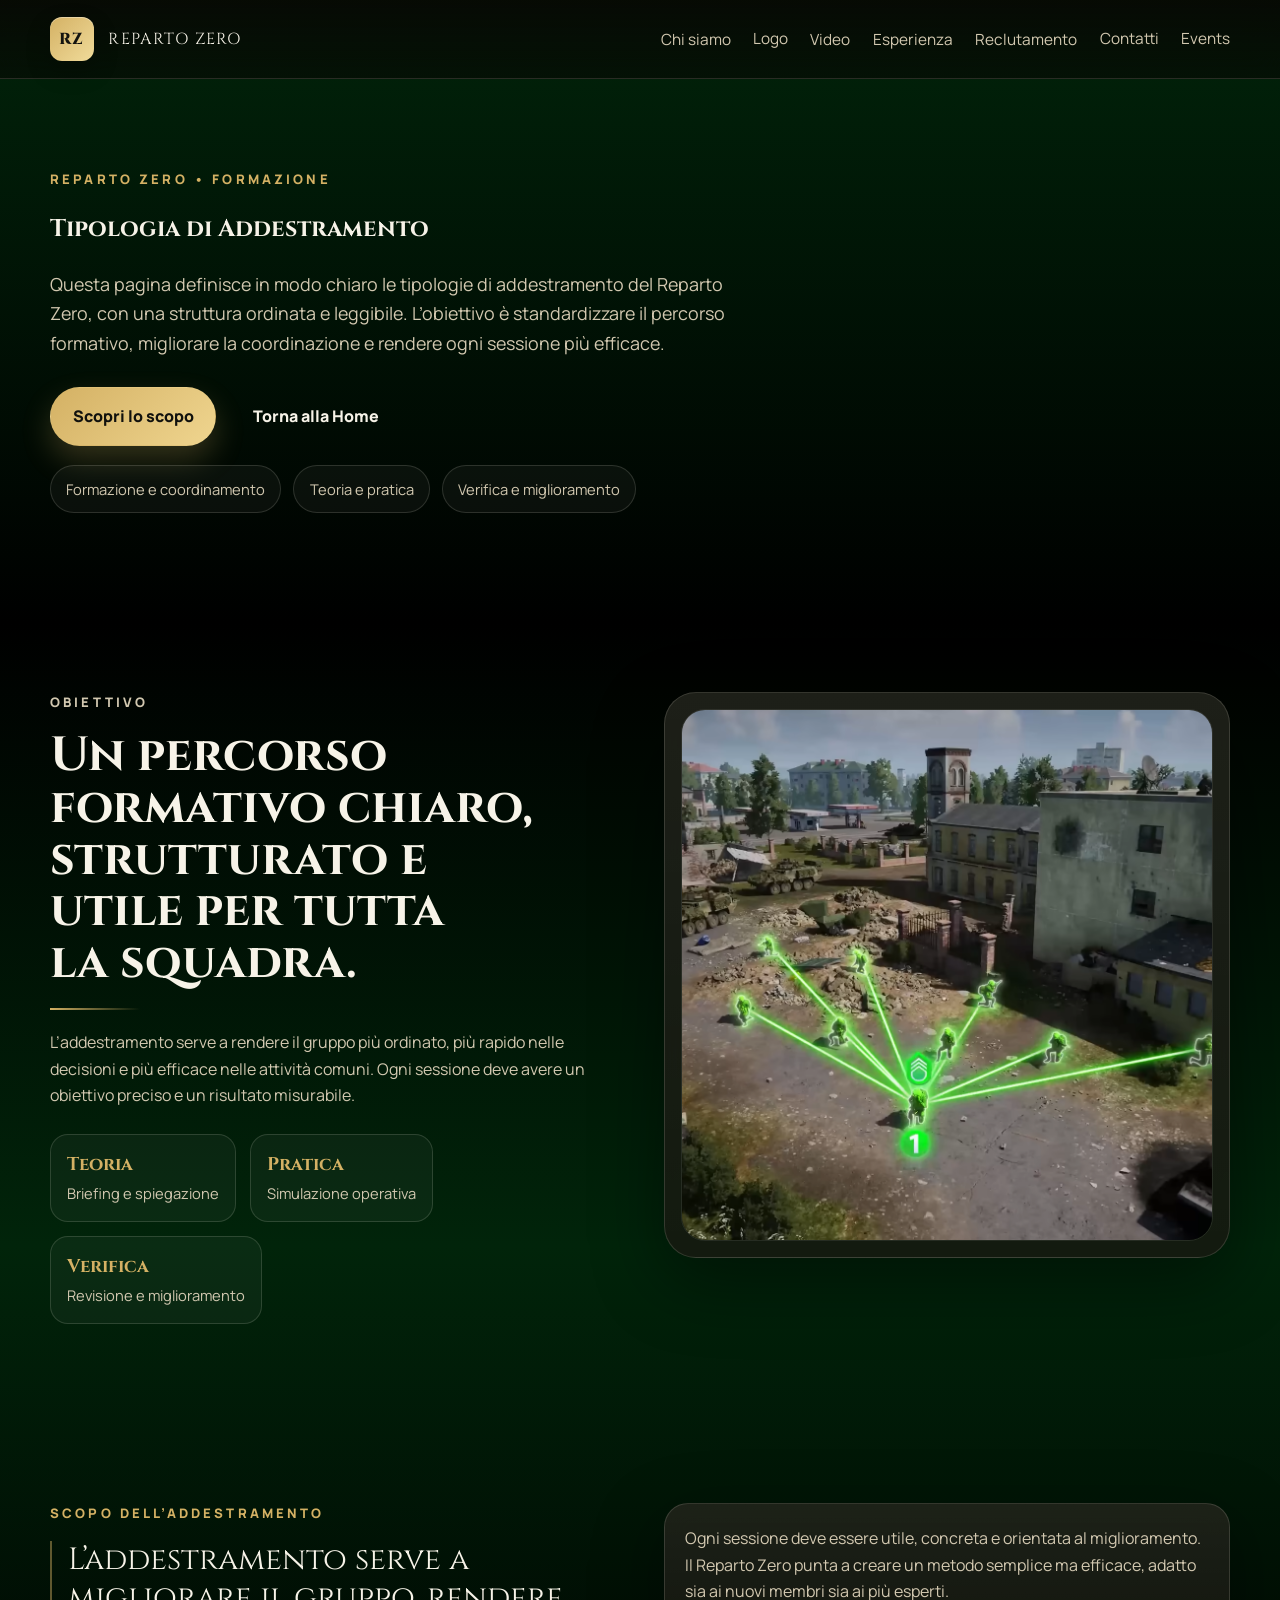
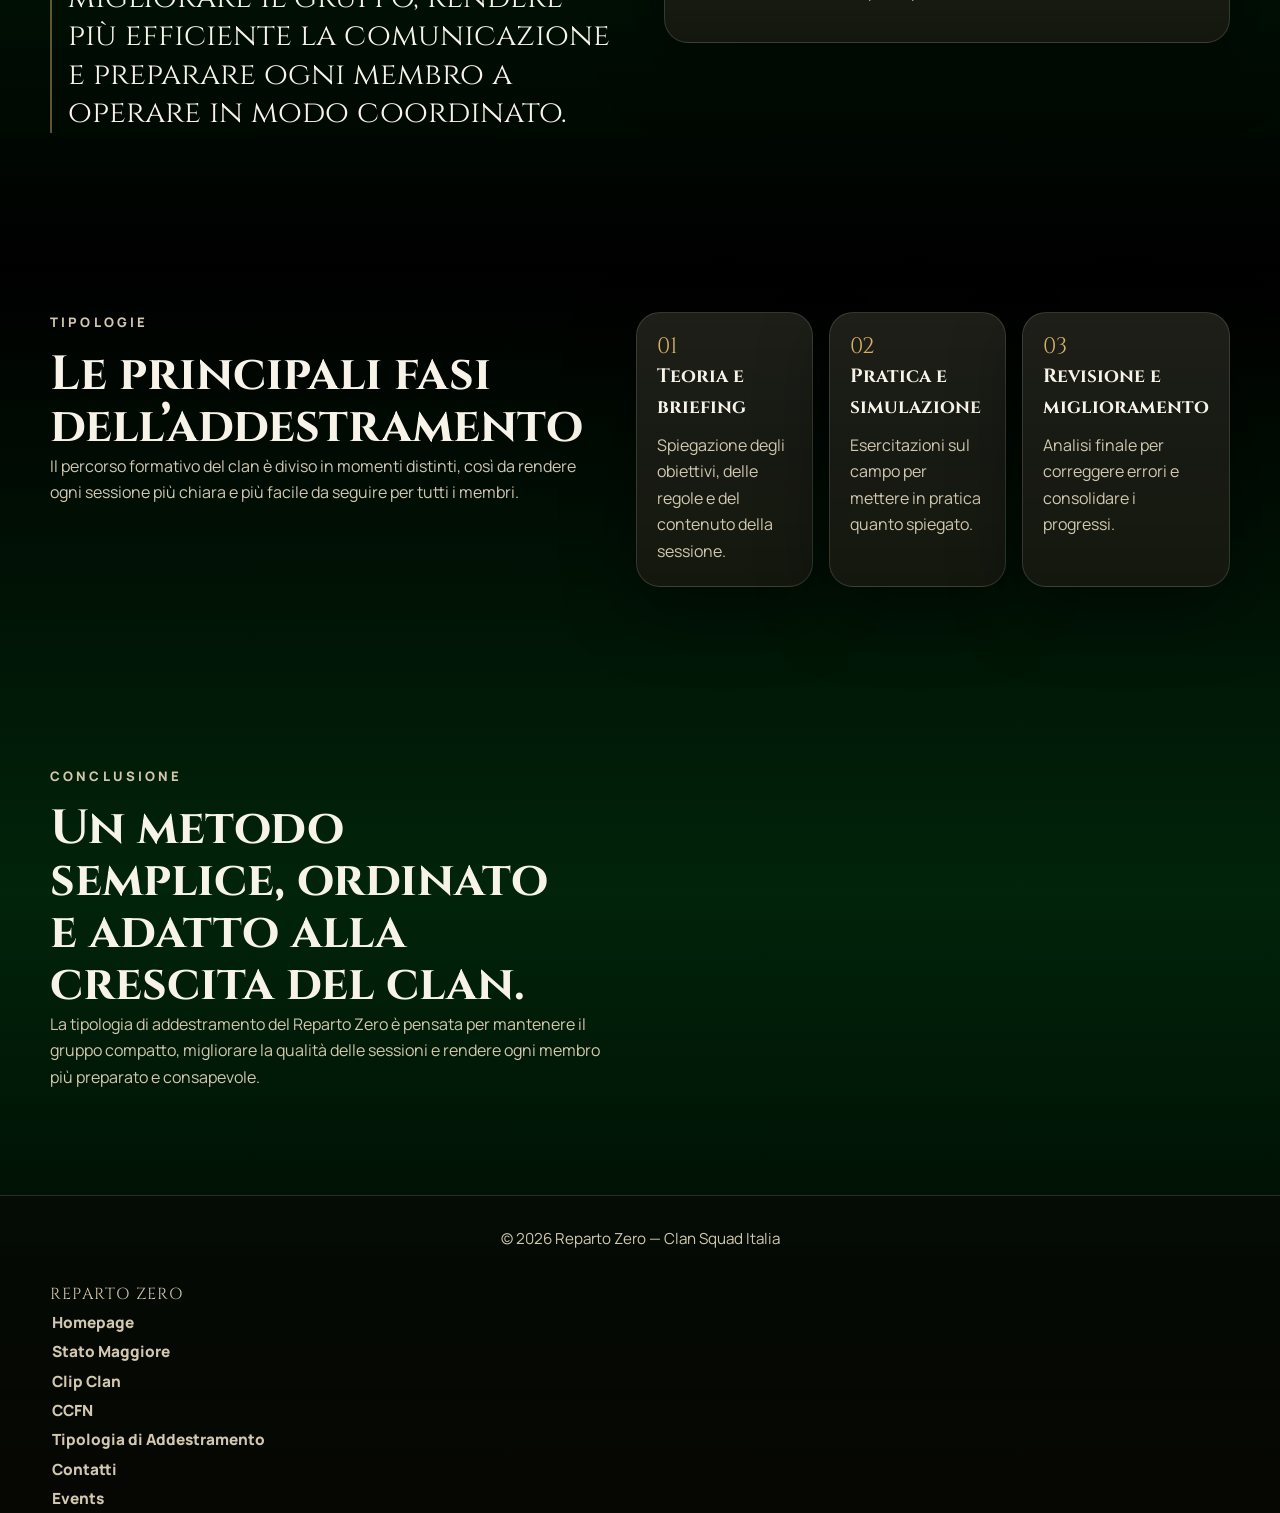
==== commit c2048649: "Added event page. Minor fix to navbar and footer" ====
--- a/addestramento.html
+++ b/addestramento.html
@@ -9,6 +9,7 @@
   <link rel="preconnect" href="https://fonts.gstatic.com" crossorigin>
   <link href="https://fonts.googleapis.com/css2?family=Cinzel:wght@500;700;800&family=Manrope:wght@400;500;700;800&display=swap" rel="stylesheet">
   <link rel="stylesheet" href="style.css" />
+  <link rel="icon" type="image/x-icon" href="img/icon.ico">
 </head>
 <body>
   <header class="site-header">
@@ -18,11 +19,6 @@
         <span class="brand-text">Reparto Zero</span>
       </a>
 
-      <button class="menu-toggle" aria-label="Apri menu" aria-expanded="false">
-        <span></span>
-        <span></span>
-      </button>
-
       <nav class="site-nav" aria-label="Menu principale">
         <ul class="dropdown">
           <li>
@@ -32,7 +28,7 @@
             </ul>
           </li>
         </ul>
-        <a href="index.htmlindex.html#logo-clan">Logo</a>
+        <a href="index.html#logo-clan">Logo</a>
         <ul class="dropdown">
           <li>
             <a href="index.html#video">Video</a>
@@ -59,6 +55,7 @@
         </ul>
         
         <a href="index.html#contatti">Contatti</a>
+        <a href="invito-eventi.html">Events</a>
       </nav>
     </div>
   </header>
@@ -201,10 +198,12 @@
         <li><a href="stato maggiore.html" class="btn-footer">Stato Maggiore</a></li>
         <li><a href="clip clan.html" class="btn-footer">Clip Clan</a></li>
         <li><a href="ccfn.html" class="btn-footer">CCFN</a></li>
-        <li><a href="#" class="btn-footer">Tipologia di Addestramento</a></li>
-        <li><a href="index.html#contatti" class="btn-footer">Contatti</a></li>
+        <li><a href="addestramento.html" class="btn-footer">Tipologia di Addestramento</a></li>
+        <li><a href="contatti" class="btn-footer">Contatti</a></li>
+        <li><a href="invito-eventi.html" class="btn-footer">Events</a></li>
       </ul>
     </div>
   </footer>
+  
 </body>
 </html>
